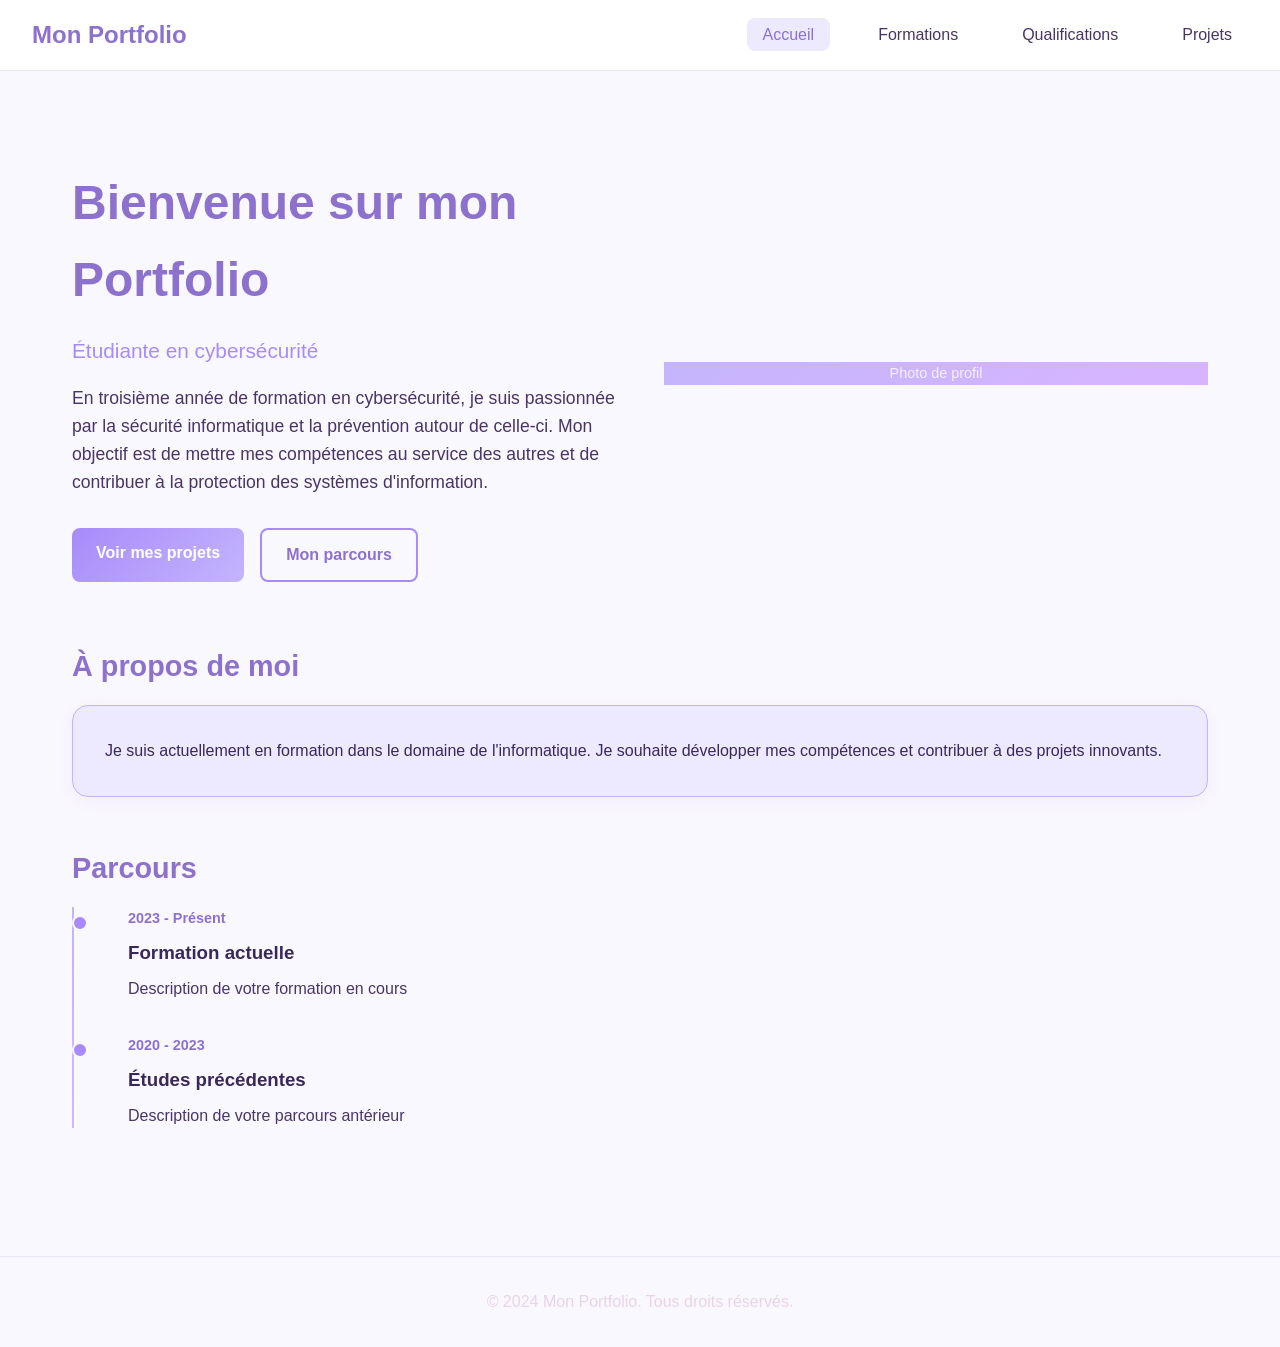
==== index.html @ 8981f305 "first commit" ====
<!DOCTYPE html>
<html lang="fr">
<head>
    <meta charset="UTF-8">
    <meta name="viewport" content="width=device-width, initial-scale=1.0">
    <title>Mon Portfolio - Accueil</title>
    <link rel="stylesheet" href="css/style.css">
</head>
<body>
    <nav class="navbar">
        <div class="nav-brand">
            <a href="index.html">Mon Portfolio</a>
        </div>
        <ul class="nav-links">
            <li><a href="index.html" class="active">Accueil</a></li>
            <li><a href="formations.html">Formations</a></li>
            <li><a href="qualifications.html">Qualifications</a></li>
            <li><a href="projets.html">Projets</a></li>
        </ul>
    </nav>

    <main class="container">
        <section class="hero">
            <div class="hero-content">
                <h1>Bienvenue sur mon Portfolio</h1>
                <p class="subtitle"> Étudiante en cybersécurité</p>
                <p class="description">
                 En troisième année de formation en cybersécurité, je suis passionnée par la sécurité informatique et la prévention autour de celle-ci. Mon objectif est de mettre mes compétences au service des autres et de contribuer à la protection des systèmes d'information. 
                </p>
                <div class="cta-buttons">
                    <a href="projets.html" class="btn btn-primary">Voir mes projets</a>
                    <a href="formations.html" class="btn btn-secondary">Mon parcours</a>
                </div>
            </div>
            <div class="hero-image">
                <div class="placeholder-image">
                    <span>Photo de profil</span>
                </div>
            </div>
        </section>

        <section class="section">
            <h2>À propos de moi</h2>
            <div class="card card-about">
                <p>
                    Je suis actuellement en formation dans le domaine de l'informatique.
                    Je souhaite développer mes compétences et contribuer à des projets innovants.
                </p>
            </div>
        </section>

        <section class="section">
            <h2>Parcours</h2>
            <div class="timeline">
                <div class="timeline-item">
                    <div class="timeline-date">2023 - Présent</div>
                    <div class="timeline-content">
                        <h3>Formation actuelle</h3>
                        <p>Description de votre formation en cours</p>
                    </div>
                </div>
                <div class="timeline-item">
                    <div class="timeline-date">2020 - 2023</div>
                    <div class="timeline-content">
                        <h3>Études précédentes</h3>
                        <p>Description de votre parcours antérieur</p>
                    </div>
                </div>
            </div>
        </section>
    </main>

    <footer class="footer">
        <p>&copy; 2024 Mon Portfolio. Tous droits réservés.</p>
    </footer>
</body>
</html>
---- css/style.css ----
/* ===== Variables & Reset ===== */
:root {
    --primary: #a78bfa;
    --primary-dark: #8c71cd;
    --primary-light: #c4b5fd;
    --secondary: #d8b4fe;
    --accent: #ede9fe;
    --bg-light: #faf8ff;
    --bg-card: #eae0ec;
    --bg-card-hover: #f5f3ff;
    --text-primary: #39285a;
    --text-secondary: #483566;
    --text-muted: #e8d3eb;
    --border: #e9e5f5;
    --gradient: linear-gradient(135deg, #c4b5fd 0%, #d8b4fe 100%);
    --gradient-dark: linear-gradient(135deg, #a78bfa 0%, #c4b5fd 100%);
    --shadow: 0 4px 20px rgba(139, 92, 246, 0.08);
    --shadow-hover: 0 8px 30px rgba(139, 92, 246, 0.15);
}

* {
    margin: 0;
    padding: 0;
    box-sizing: border-box;
}

body {
    font-family: 'Segoe UI', Tahoma, Geneva, Verdana, sans-serif;
    background-color: var(--bg-light);
    color: var(--text-primary);
    line-height: 1.6;
    min-height: 100vh;
}

/* ===== Navigation ===== */
.navbar {
    display: flex;
    justify-content: space-between;
    align-items: center;
    padding: 1rem 2rem;
    background-color: rgba(255, 255, 255, 0.95);
    backdrop-filter: blur(10px);
    border-bottom: 1px solid var(--border);
    position: sticky;
    top: 0;
    z-index: 100;
}

.nav-brand a {
    font-size: 1.5rem;
    font-weight: 700;
    color: var(--primary-dark);
    text-decoration: none;
}

.nav-links {
    display: flex;
    list-style: none;
    gap: 2rem;
}

.nav-links a {
    color: var(--text-secondary);
    text-decoration: none;
    font-weight: 500;
    transition: all 0.3s ease;
    padding: 0.5rem 1rem;
    border-radius: 8px;
}

.nav-links a:hover,
.nav-links a.active {
    color: var(--primary-dark);
    background-color: var(--accent);
}

/* ===== Layout ===== */
.container {
    max-width: 1200px;
    margin: 0 auto;
    padding: 2rem;
}

.section {
    margin-bottom: 3rem;
}

.section h1 {
    font-size: 2.5rem;
    margin-bottom: 1.5rem;
    color: var(--primary-dark);
}

.section h2 {
    font-size: 1.8rem;
    margin-bottom: 1rem;
    color: var(--primary-dark);
}

.section-intro {
    color: var(--text-secondary);
    margin-bottom: 2rem;
    font-size: 1.1rem;
}

/* ===== Hero ===== */
.hero {
    display: grid;
    grid-template-columns: 1fr 1fr;
    gap: 3rem;
    align-items: center;
    padding: 3rem 0;
    min-height: 60vh;
}

.hero-content h1 {
    font-size: 3rem;
    margin-bottom: 1rem;
    color: var(--primary-dark);
}

.subtitle {
    font-size: 1.3rem;
    color: var(--primary);
    margin-bottom: 1rem;
}

.description {
    color: var(--text-secondary);
    margin-bottom: 2rem;
    font-size: 1.1rem;
}

.cta-buttons {
    display: flex;
    gap: 1rem;
    flex-wrap: wrap;
}

/* ===== Buttons ===== */
.btn {
    display: inline-block;
    padding: 0.75rem 1.5rem;
    border-radius: 8px;
    text-decoration: none;
    font-weight: 600;
    transition: all 0.3s ease;
    border: none;
    cursor: pointer;
}

.btn-primary {
    background: var(--gradient-dark);
    color: white;
}

.btn-primary:hover {
    transform: translateY(-2px);
    box-shadow: var(--shadow-hover);
}

.btn-secondary {
    background: transparent;
    color: var(--primary-dark);
    border: 2px solid var(--primary);
}

.btn-secondary:hover {
    background: var(--accent);
}

/* ===== Cards ===== */
.card {
    background-color: var(--bg-card);
    border: 1px solid var(--border);
    border-radius: 16px;
    padding: 2rem;
    margin-bottom: 2rem;
    box-shadow: var(--shadow);
    transition: transform 0.3s ease, box-shadow 0.3s ease;
}

.card-about {
    background: var(--accent);
    border: 1px solid var(--primary-light);
}

.card:hover {
    transform: translateY(-4px);
    box-shadow: var(--shadow-hover);
}

.card h2 {
    margin-bottom: 1.5rem;
}

/* ===== Timeline ===== */
.timeline {
    position: relative;
    padding-left: 2rem;
}

.timeline::before {
    content: '';
    position: absolute;
    left: 0;
    top: 0;
    bottom: 0;
    width: 2px;
    background: var(--gradient);
}

.timeline-item {
    position: relative;
    margin-bottom: 2rem;
    padding-left: 1.5rem;
}

.timeline-item::before {
    content: '';
    position: absolute;
    left: -2rem;
    top: 0.5rem;
    width: 12px;
    height: 12px;
    border-radius: 50%;
    background: var(--primary);
    border: 2px solid var(--bg-light);
}

.timeline-date {
    color: var(--primary-dark);
    font-weight: 600;
    font-size: 0.9rem;
    margin-bottom: 0.5rem;
}

.timeline-content h3 {
    color: var(--text-primary);
    margin-bottom: 0.5rem;
}

.timeline-content p {
    color: var(--text-secondary);
}

/* ===== Skills Grid ===== */
.skills-grid {
    display: grid;
    grid-template-columns: repeat(auto-fit, minmax(250px, 1fr));
    gap: 1.5rem;
}

.skill-category h3 {
    color: var(--primary-dark);
    margin-bottom: 1rem;
    font-size: 1.1rem;
}

.skill-category ul {
    list-style: none;
}

.skill-category li {
    padding: 0.5rem 0;
    color: var(--text-secondary);
    border-bottom: 1px solid var(--border);
}

.skill-category li:last-child {
    border-bottom: none;
}

/* ===== Certifications ===== */
.cert-list {
    list-style: none;
}

.cert-list li {
    padding: 1rem 0;
    border-bottom: 1px solid var(--border);
}

.cert-list li:last-child {
    border-bottom: none;
}

.cert-date {
    display: inline-block;
    background: var(--accent);
    color: var(--primary-dark);
    padding: 0.25rem 0.75rem;
    border-radius: 20px;
    font-size: 0.85rem;
    margin-left: 1rem;
}

/* ===== Interests ===== */
.interests-grid {
    display: grid;
    grid-template-columns: repeat(auto-fit, minmax(250px, 1fr));
    gap: 1.5rem;
}

.interest-item {
    background: var(--accent);
    border: 1px solid var(--border);
    border-radius: 12px;
    padding: 1.5rem;
    text-align: center;
}

.interest-item h3 {
    color: var(--primary-dark);
    margin-bottom: 0.5rem;
}

.interest-item p {
    color: var(--text-secondary);
    font-size: 0.95rem;
}

/* ===== Projects Grid ===== */
.projects-grid {
    display: grid;
    grid-template-columns: repeat(auto-fit, minmax(350px, 1fr));
    gap: 2rem;
}

.project-card {
    background-color: var(--bg-card);
    border: 1px solid var(--border);
    border-radius: 16px;
    overflow: hidden;
    box-shadow: var(--shadow);
    transition: transform 0.3s ease, box-shadow 0.3s ease;
}

.project-card:hover {
    transform: translateY(-4px);
    box-shadow: var(--shadow-hover);
}

.project-image {
    height: 200px;
    display: flex;
    align-items: center;
    justify-content: center;
    background: var(--gradient);
}

.project-content {
    padding: 1.5rem;
}

.project-content h3 {
    color: var(--primary-dark);
    margin-bottom: 0.5rem;
}

.project-content p {
    color: var(--text-secondary);
    margin-bottom: 1rem;
}

.project-tags {
    display: flex;
    flex-wrap: wrap;
    gap: 0.5rem;
    margin-bottom: 1rem;
}

.tag {
    background: var(--accent);
    color: var(--primary-dark);
    padding: 0.25rem 0.75rem;
    border-radius: 20px;
    font-size: 0.8rem;
}

/* ===== Placeholder ===== */
.placeholder-image {
    background: var(--gradient);
    display: flex;
    align-items: center;
    justify-content: center;
    color: rgba(255, 255, 255, 0.8);
    font-size: 0.9rem;
}

/* ===== Footer ===== */
.footer {
    text-align: center;
    padding: 2rem;
    border-top: 1px solid var(--border);
    color: var(--text-muted);
    margin-top: 3rem;
}

/* ===== Responsive ===== */
@media (max-width: 768px) {
    .navbar {
        flex-direction: column;
        gap: 1rem;
        padding: 1rem;
    }

    .nav-links {
        gap: 0.5rem;
        flex-wrap: wrap;
        justify-content: center;
    }

    .hero {
        grid-template-columns: 1fr;
        text-align: center;
    }

    .hero-content h1 {
        font-size: 2rem;
    }

    .cta-buttons {
        justify-content: center;
    }

    .container {
        padding: 1rem;
    }

    .section h1 {
        font-size: 2rem;
    }

    .projects-grid {
        grid-template-columns: 1fr;
    }
}
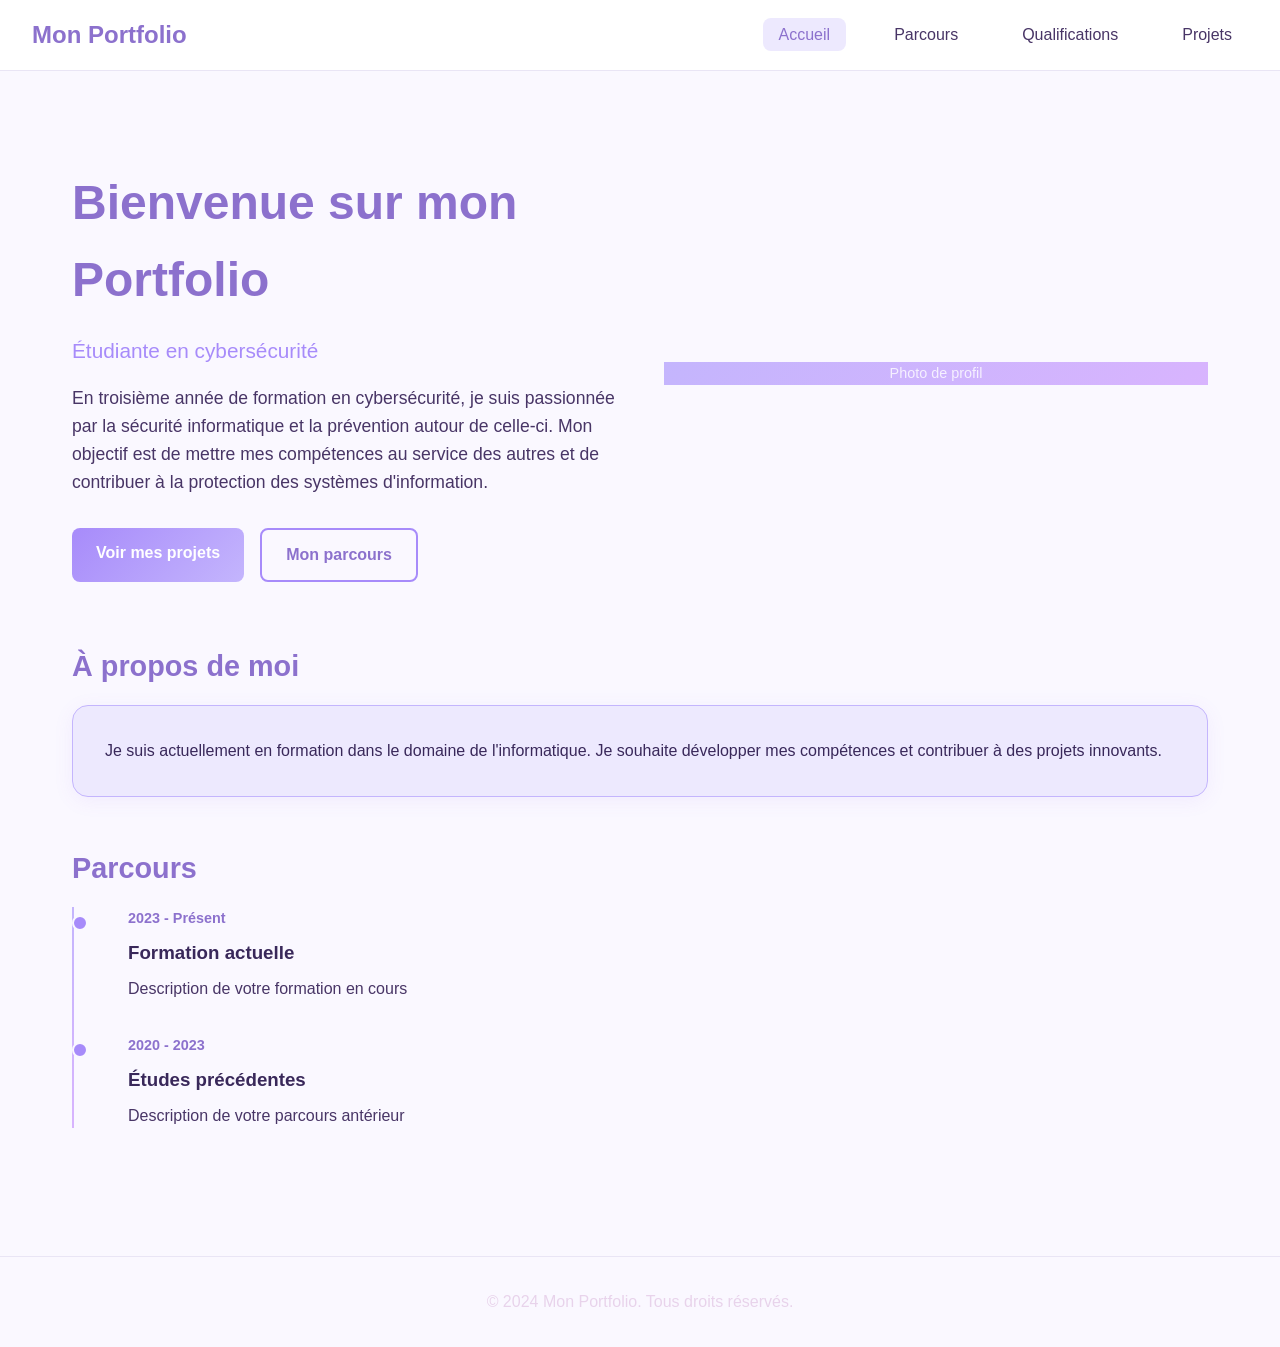
==== commit bf298f0c: "update parcours" ====
--- a/index.html
+++ b/index.html
@@ -13,7 +13,7 @@
         </div>
         <ul class="nav-links">
             <li><a href="index.html" class="active">Accueil</a></li>
-            <li><a href="formations.html">Formations</a></li>
+            <li><a href="parcours.html">Parcours</a></li>
             <li><a href="qualifications.html">Qualifications</a></li>
             <li><a href="projets.html">Projets</a></li>
         </ul>
@@ -29,7 +29,7 @@
                 </p>
                 <div class="cta-buttons">
                     <a href="projets.html" class="btn btn-primary">Voir mes projets</a>
-                    <a href="formations.html" class="btn btn-secondary">Mon parcours</a>
+                    <a href="parcours.html" class="btn btn-secondary">Mon parcours</a>
                 </div>
             </div>
             <div class="hero-image">
